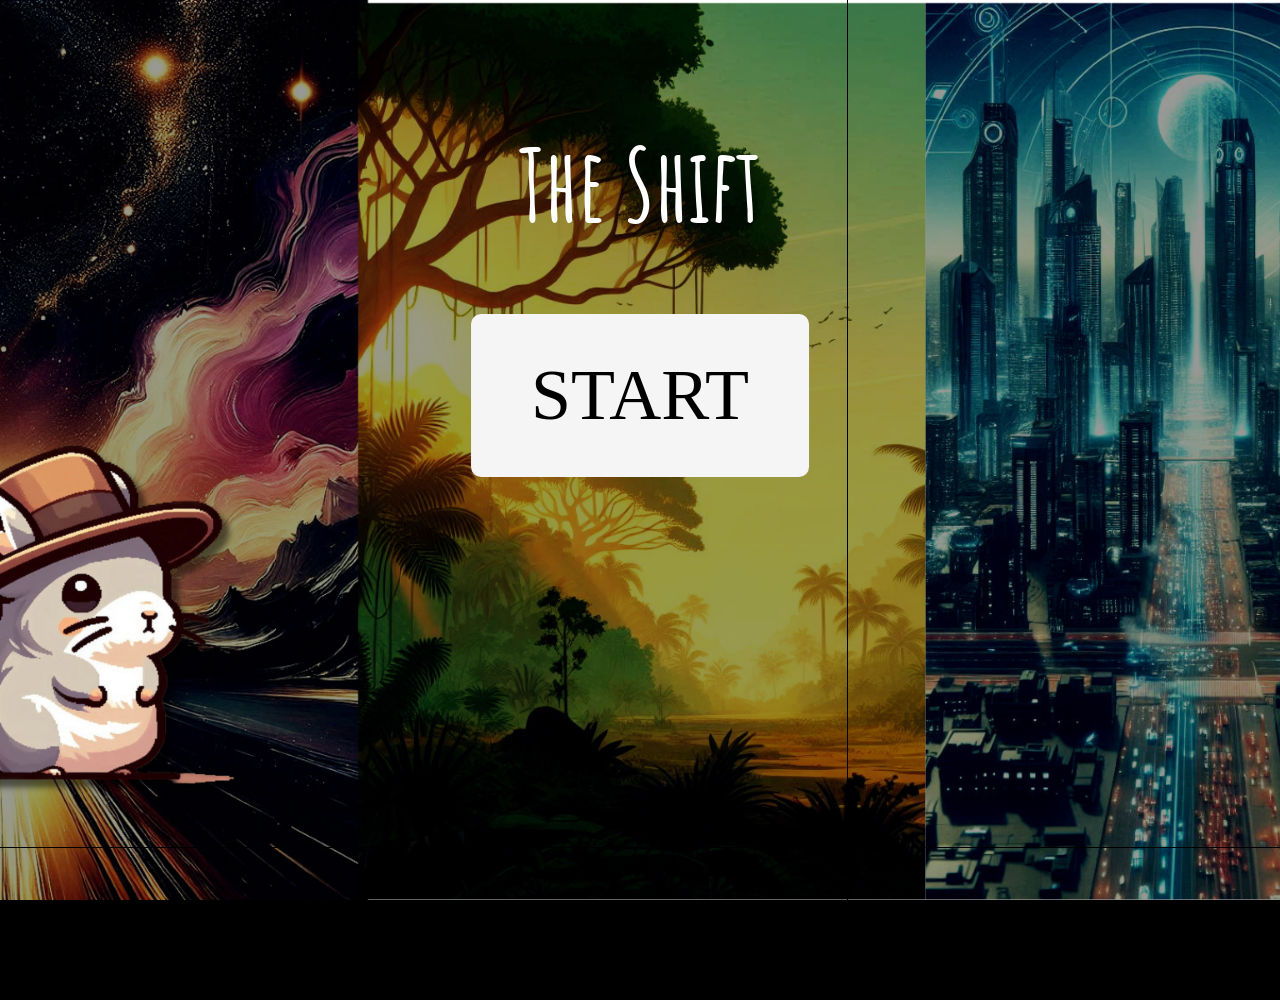
==== index.html @ 2327dcdc "Baseline" ====
<!DOCTYPE html>
<html lang="en">
<head>
  <meta charset="UTF-8" />
  <meta name="viewport" content="width=device-width, initial-scale=1" />
  <title>The Shift</title>
  <link href="https://fonts.googleapis.com/css2?family=Amatic+SC&display=swap" rel="stylesheet" />
  <link rel="stylesheet" href="style.css" />
</head>
<body>
  <!-- Main Screen -->
  <div id="mainScreen" class="screen active">
    <h1>The Shift</h1>
    <button id="startBtn" class="main-button">START</button>
  </div>

  <!-- Character Screen -->
  <div id="characterScreen" class="screen">
    <h2>Choose Your Character</h2>
    
    <div class="character-options">
      <button class="character-btn" data-character="Junnian">🐿️ Junnian</button>
      <button class="character-btn" data-character="Halvyn">🐹 Halvyn</button>
      <button class="character-btn" data-character="Chill">🐰 Chill</button>
      <button class="character-btn" data-character="Mia">🐭 Mia</button>
      <button class="character-btn" data-character="Yuba">🎀 Yuba</button>
      <button class="character-btn" data-character="Lucio">🦔 Lucio</button>
      <button class="character-btn" data-character="Bastien">🦌 Bastien</button>
      <button class="character-btn" data-character="Aero">🦨 Aero</button>
      <button class="character-btn" data-character="Amias">🦝 Amias</button>
    </div>

    <p id="selectedCharacter">Choose a character.</p>
    <button id="toLevelBtn" class="nav-button" disabled>Next: Choose Level</button>
  </div>

  <!-- Level Screen -->
<div id="levelScreen" class="screen">
  <h3>Choose Level</h3>
  <div class="level-options">
    <button class="level-btn" data-level="1">1</button>
    <button class="level-btn" data-level="2">2</button>
    <button class="level-btn" data-level="3">3</button>
    <button class="level-btn" data-level="4">4</button>
    <button class="level-btn" data-level="5">5</button>
    <button class="level-btn" data-level="6">6</button>
    <button class="level-btn" data-level="7">7</button>
  </div>
</div>

<div id="gameScreen" class="screen">
  <h2>Game On!</h2>
  <canvas id="gameCanvas" width="800" height="600" style="border: 2px solid white;"></canvas>
</div>

  <div class="background"></div>
  <audio id="clickSound" src="sounds/click.mp3"></audio>
  <audio id="bgMusic" src="music/The Shift - Main Theme.mp3" loop preload="auto"></audio>

  <script src="script.js"></script>
</body>
</html>
---- style.css ----
h1 {
  font-family: 'Amatic SC', cursive;
  font-size: 100px;
  text-align: center;
  color: white;
  margin-top: 20px;
}

body {
  margin: 0;
  background-color: black;
  font-family: Arial, sans-serif;
  color: white;
  overflow: hidden;
}

.background {
  position: fixed;
  top: 0;
  left: 0;
  width: 100vw;
  height: 100vh;
  background-image: url('image.png/new\ one.png');
  background-size: cover;
  background-position: center;
  z-index: -1;
}

.main-button {
  position: absolute;
  top: 200;
  left: 50%;
  transform: translateX(-50%);
  font-family: 'Bree Serif', serif;
  font-size: 72px;
  padding: 40px 60px;
  background-color: #f5f5f5;
  color: black;
  border: none;
  border-radius: 10px;
  cursor: pointer;
  transition: background-color 0.3s ease;
}

.main-button:hover {
  background-color: #daeccb;
}

.nav-button {
  font-size: 40px;
  padding: 12px 24px;
  margin-top: 20px;
  background-color: #f5f5f5;
  color: black;
  border: none;
  border-radius: 8px;
  cursor: pointer;
  transition: background-color 0.3s ease;
}

.nav-button:hover {
  background-color: #daeccb;
}
.screen {
  display: none;
  height: 100vh;
  width: 100vw;
  text-align: center;
  padding-top: 100px;
}

.screen.active {
  display: block;
}
.character-options {
  display: flex;
  justify-content: center;
  gap: 1rem;
  margin: 20px 0;
}

/* Character buttons */
.character-btn {
  font-family: 'Amatic SC', cursive;
  font-size: 50px;
  padding: 10px 20px;
  border: 2px solid #333;
  border-radius: 10px;
  background-color: #f0f0f0;
  cursor: pointer;
  transition: all 0.3s ease;
}

.character-btn:hover {
  background-color: #daeccb;
  transform: scale(1.05);
}

.character-btn.selected {
  background-color: #daeccb;
  border-color: #000;
  box-shadow: 0 0 10px #aaca98;
}
.level-options {
  display: flex;
  justify-content: center;
  gap: 1rem;
  margin: 20px 0;
}

.level-btn {
  font-size: 70px;
  padding: 12px 24px;
  background-color: #f5f5f5;
  color: black;
  border: 2px solid #333;
  border-radius: 8px;
  cursor: pointer;
  transition: background-color 0.3s ease;
}

.level-btn:hover {
  background-color: #daeccb;
}
h2 {
  font-family: 'Amatic SC', cursive;
  font-size: 70px;
  text-align: center;
  color: white;
  margin-top: 20px;
}h3 {
  font-family: 'Amatic SC', cursive;
  font-size: 100px;
  text-align: center;
  color: white;
  margin-top: 20px;
}
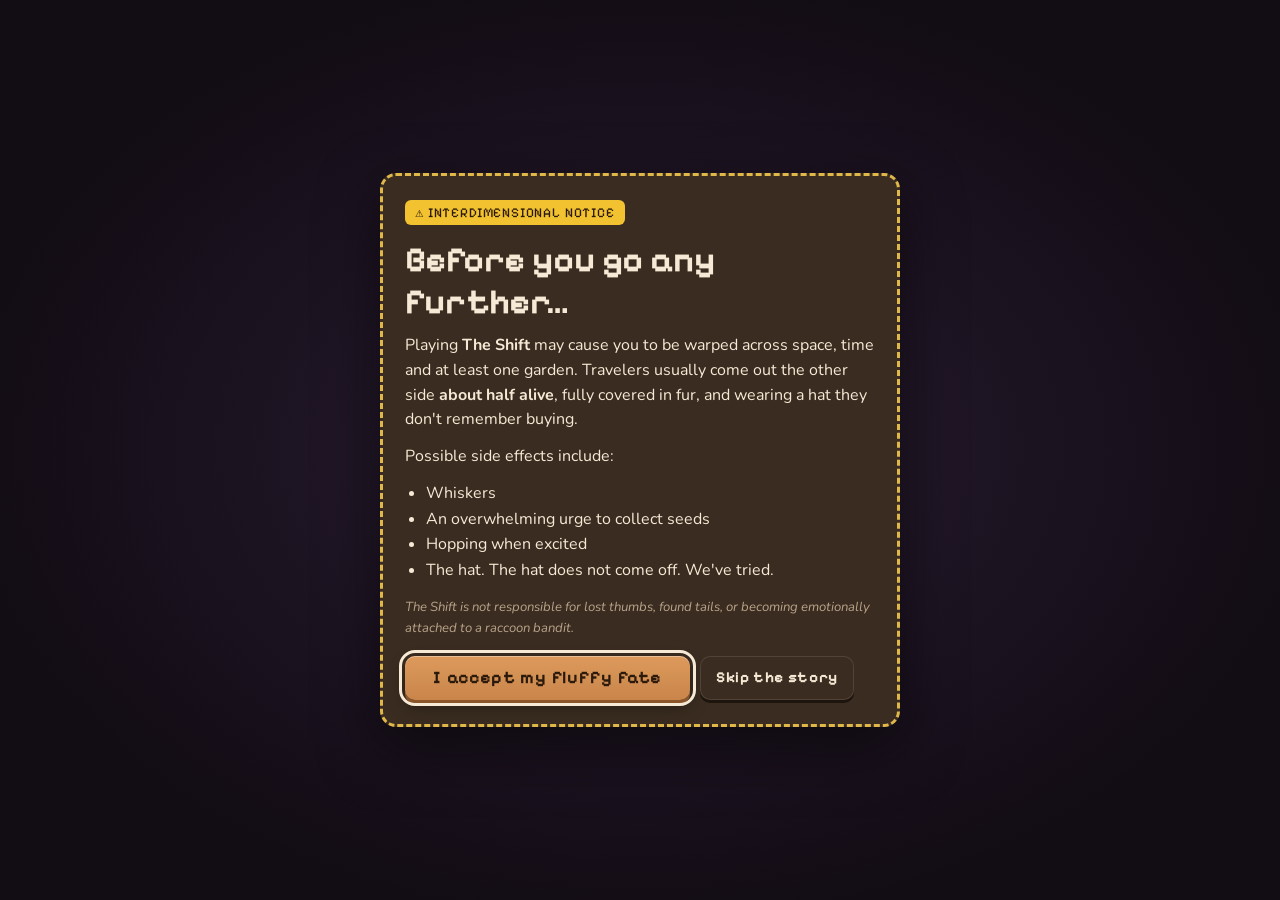
==== commit a5f3c866: "Add first-visit intro: warning notice and well-to-Thistledown story Co-Authored-By: Claude Opus 5.5 " ====
--- a/index.html
+++ b/index.html
@@ -4,59 +4,1155 @@
   <meta charset="UTF-8" />
   <meta name="viewport" content="width=device-width, initial-scale=1" />
   <title>The Shift</title>
-  <link href="https://fonts.googleapis.com/css2?family=Amatic+SC&display=swap" rel="stylesheet" />
+  <link rel="preconnect" href="https://fonts.googleapis.com">
+  <link href="https://fonts.googleapis.com/css2?family=Pixelify+Sans:wght@500;700&family=Nunito:wght@500;700;800&display=swap" rel="stylesheet" />
   <link rel="stylesheet" href="style.css" />
 </head>
 <body>
-  <!-- Main Screen -->
+  <!-- Home Screen -->
   <div id="mainScreen" class="screen active">
-    <h1>The Shift</h1>
-    <button id="startBtn" class="main-button">START</button>
+    <div class="wrap">
+      <header>
+        <h1>The Shift</h1>
+        <button class="btn btn-secondary" id="soundBtn" aria-pressed="true">Music: On</button>
+      </header>
+
+      <div class="stage stage-home">
+        <canvas id="homeCanvas" aria-label="A chinchilla in a hat, waiting for you"></canvas>
+        <div class="home-panel">
+          <p class="eyebrow">A chinchilla adventure</p>
+          <h2 class="logo">The Shift</h2>
+          <p class="tagline">Jump, collect, and find your way home.</p>
+          <button id="startBtn" class="btn btn-primary btn-lg">Play</button>
+        </div>
+      </div>
+
+      <div class="hints">
+        <span>Click the chinchilla to say hi</span>
+        <button type="button" class="link-btn" id="replayIntroBtn">Watch the intro again</button>
+      </div>
+    </div>
   </div>
 
-  <!-- Character Screen -->
-  <div id="characterScreen" class="screen">
-    <h2>Choose Your Character</h2>
-    
-    <div class="character-options">
-      <button class="character-btn" data-character="Junnian">🐿️ Junnian</button>
-      <button class="character-btn" data-character="Halvyn">🐹 Halvyn</button>
-      <button class="character-btn" data-character="Chill">🐰 Chill</button>
-      <button class="character-btn" data-character="Mia">🐭 Mia</button>
-      <button class="character-btn" data-character="Yuba">🎀 Yuba</button>
-      <button class="character-btn" data-character="Lucio">🦔 Lucio</button>
-      <button class="character-btn" data-character="Bastien">🦌 Bastien</button>
-      <button class="character-btn" data-character="Aero">🦨 Aero</button>
-      <button class="character-btn" data-character="Amias">🦝 Amias</button>
+  <!-- Village Screen -->
+  <div id="villageScreen" class="screen">
+    <div class="wrap">
+      <header>
+        <div>
+          <h1>Thistledown Village</h1>
+          <p class="sub">Shop, cross the bridge, and pick a quest from the board.</p>
+        </div>
+        <div class="header-actions">
+          <span class="wallet" title="Seeds in your wallet"><i class="seed-icon"></i><b class="wallet-seeds">0</b></span>
+          <button class="btn btn-secondary" id="satchelBtn">Satchel</button>
+          <button class="btn btn-secondary" id="villageHomeBtn">← Home</button>
+        </div>
+      </header>
+
+      <div class="stage">
+        <canvas id="villageCanvas" aria-label="A village lane with little shops"></canvas>
+        <div class="prompt-wrap">
+          <button class="btn btn-primary" id="shopPrompt" hidden><span id="shopPromptName"></span> <kbd>E</kbd></button>
+        </div>
+
+        <div class="overlay shop-overlay" id="shopPanel" hidden>
+          <div class="shop-card" role="dialog" aria-labelledby="shopName">
+            <div class="shop-head">
+              <img id="shopKeeperImg" alt="" />
+              <div>
+                <h2 id="shopName"></h2>
+                <p id="shopGreeting"></p>
+              </div>
+            </div>
+            <ul class="shop-items" id="shopItems"></ul>
+            <div class="shop-foot">
+              <p class="shop-msg" id="shopMsg" role="status"></p>
+              <div class="shop-actions">
+                <span class="wallet"><i class="seed-icon"></i><b class="wallet-seeds">0</b></span>
+                <button class="btn btn-secondary" id="shopClose">Leave shop</button>
+              </div>
+            </div>
+          </div>
+        </div>
+
+        <div class="overlay shop-overlay" id="boardPanel" hidden>
+          <div class="shop-card" role="dialog" aria-labelledby="boardTitle">
+            <h2 id="boardTitle">Quest Board</h2>
+            <p>Pick a quest to head out into the world. Finish it for a reward.</p>
+            <ul class="shop-items" id="questItems"></ul>
+            <div class="shop-foot">
+              <p class="shop-msg"></p>
+              <button class="btn btn-secondary" id="boardClose">Close</button>
+            </div>
+          </div>
+        </div>
+
+        <div class="overlay shop-overlay" id="itemPanel" hidden>
+          <div class="shop-card item-card" role="dialog" aria-labelledby="itemName">
+            <div class="item-head">
+              <canvas id="itemCanvas" aria-hidden="true"></canvas>
+              <div>
+                <h2 id="itemName"></h2>
+                <p id="itemDesc"></p>
+                <p class="item-price"><i class="seed-icon"></i><b id="itemPrice"></b> seeds <span id="itemOwned"></span></p>
+              </div>
+            </div>
+            <div class="shop-foot">
+              <p class="shop-msg" id="itemMsg" role="status"></p>
+              <div class="shop-actions">
+                <span class="wallet"><i class="seed-icon"></i><b class="wallet-seeds">0</b></span>
+                <button class="btn btn-secondary" id="itemClose">Put it back</button>
+                <button class="btn btn-primary" id="itemBuy">Buy</button>
+              </div>
+            </div>
+          </div>
+        </div>
+
+        <div class="overlay shop-overlay" id="realmPanel" hidden>
+          <div class="shop-card mystery-card" role="dialog" aria-labelledby="realmTitle">
+            <h2 id="realmTitle">The Realm Gate</h2>
+            <p>The air shimmers purple. Through it you can see glimpses of every realm you’ve opened.</p>
+            <ul class="shop-items" id="realmList"></ul>
+            <div class="shop-foot">
+              <p class="shop-msg">Win a world’s game to open its way.</p>
+              <button class="btn btn-secondary" id="realmClose">Close</button>
+            </div>
+          </div>
+        </div>
+
+        <div class="overlay shop-overlay" id="secretPanel" hidden>
+          <div class="shop-card mystery-card" role="dialog" aria-labelledby="secretTitle">
+            <h2 id="secretTitle"></h2>
+            <p id="secretText"></p>
+            <div class="shop-foot">
+              <p class="shop-msg" id="secretFoot">A secret for another day.</p>
+              <button class="btn btn-secondary" id="secretClose">Close</button>
+            </div>
+          </div>
+        </div>
+
+        <div class="overlay shop-overlay" id="notePanel" hidden>
+          <div class="shop-card" role="dialog" aria-labelledby="noteTitle">
+            <h2 id="noteTitle">The Old Chest</h2>
+            <p id="noteLead"></p>
+            <div class="note-paper">
+              <p>To whoever finds this: the old balloon upstairs still flies. Fly it past the storms to Lantern Cliffs, and light the festival with three sky lanterns.</p>
+              <p class="note-sign">— a friend of the windmill</p>
+            </div>
+            <div class="shop-foot">
+              <p class="shop-msg"></p>
+              <div class="shop-actions">
+                <button class="btn btn-secondary" id="noteClose">Later</button>
+                <button class="btn btn-primary" id="noteClimb">Climb to the balloon</button>
+              </div>
+            </div>
+          </div>
+        </div>
+
+        <div class="overlay shop-overlay" id="satchelPanel" hidden>
+          <div class="shop-card" role="dialog" aria-labelledby="satchelTitle">
+            <h2 id="satchelTitle">Your Satchel</h2>
+            <p id="satchelEmpty">Nothing in here yet. Visit a shop!</p>
+            <ul class="shop-items" id="satchelItems"></ul>
+            <div class="shop-foot">
+              <p class="shop-msg"><span id="secretsFound"></span><br>Clover Charms are used up at the start of your next meadow run.</p>
+              <button class="btn btn-secondary" id="satchelClose">Close</button>
+            </div>
+          </div>
+        </div>
+      </div>
+
+      <div class="pad">
+        <div class="dirs">
+          <button id="vLeft" aria-label="Walk left">◀</button>
+          <button id="vRight" aria-label="Walk right">▶</button>
+        </div>
+      </div>
+
+      <div class="hints">
+        <span><kbd>←</kbd> <kbd>→</kbd> or click the lane to walk</span>
+        <span>Click a shop, or press <kbd>E</kbd> at its door, to go inside</span>
+        <span>The Quest Board is across the bridge</span>
+        <span><kbd>Esc</kbd> to leave</span>
+      </div>
     </div>
-
-    <p id="selectedCharacter">Choose a character.</p>
-    <button id="toLevelBtn" class="nav-button" disabled>Next: Choose Level</button>
   </div>
 
-  <!-- Level Screen -->
-<div id="levelScreen" class="screen">
-  <h3>Choose Level</h3>
-  <div class="level-options">
-    <button class="level-btn" data-level="1">1</button>
-    <button class="level-btn" data-level="2">2</button>
-    <button class="level-btn" data-level="3">3</button>
-    <button class="level-btn" data-level="4">4</button>
-    <button class="level-btn" data-level="5">5</button>
-    <button class="level-btn" data-level="6">6</button>
-    <button class="level-btn" data-level="7">7</button>
+  <!-- Balloon Screen (the windmill's secret) -->
+  <div id="balloonScreen" class="screen">
+    <div class="wrap">
+      <header>
+        <div>
+          <h1>Up, Up and Away</h1>
+          <p class="sub">A secret found inside the windmill.</p>
+        </div>
+        <button class="btn btn-secondary" id="balloonBackBtn">← Windmill</button>
+      </header>
+
+      <div class="stage">
+        <canvas id="balloonCanvas" aria-label="A hot air balloon floating over the treetops"></canvas>
+        <div class="overlay" id="balloonTitle">
+          <h2>Up, Up and Away</h2>
+          <p>The old balloon still flies! Hold to fire the burner and rise, and let go to drift down. Float all the way to Lantern Cliffs.</p>
+          <div class="legend">
+            <span>Hold Space, ↑ or the mouse to rise</span>
+            <span>Birds and storm clouds tear the balloon</span>
+            <span>Updrafts lift you up</span>
+            <span>Find the three sky lanterns</span>
+            <span>3 patches before you land</span>
+          </div>
+          <button class="btn btn-primary" id="balloonStart">Take off</button>
+        </div>
+        <div class="overlay" id="balloonEnd" hidden>
+          <h2 id="bEndTitle"></h2>
+          <p id="bEndText"></p>
+          <div class="stats" id="bEndStats"></div>
+          <div class="home-actions">
+            <button class="btn btn-primary" id="balloonAgain">Fly again</button>
+            <button class="btn btn-secondary" id="balloonToMill">Back to the windmill</button>
+          </div>
+        </div>
+      </div>
+
+      <div class="pad">
+        <button class="jump" id="burnBtn" aria-label="Hold to fire the burner">Hold to rise</button>
+      </div>
+
+      <div class="hints">
+        <span>Hold <kbd>Space</kbd>, <kbd>↑</kbd> or click to rise, let go to sink</span>
+        <span><kbd>P</kbd> to pause</span>
+      </div>
+    </div>
+  </div>
+
+  <!-- Boat Screen (the secret under the bridge) -->
+  <div id="boatScreen" class="screen">
+    <div class="wrap">
+      <header>
+        <div>
+          <h1>Row the Dragonfly</h1>
+          <p class="sub">Down the river from the cove under the bridge.</p>
+        </div>
+        <button class="btn btn-secondary" id="boatBackBtn">← Cove</button>
+      </header>
+
+      <div class="stage">
+        <canvas id="boatCanvas" aria-label="A little rowboat on a winding river, seen from above"></canvas>
+        <div class="overlay" id="boatTitle">
+          <h2>Row the Dragonfly</h2>
+          <p>The little boat is untied and ready. Follow the river past the meadow, through the dark tunnel, and find out where it goes.</p>
+          <div class="legend">
+            <span>← → or hold a side to steer</span>
+            <span>Hold ↑ or Space to row faster, ↓ to slow down</span>
+            <span>Rocks and logs knock planks loose</span>
+            <span>Whirlpools spin you around</span>
+            <span>Find the three glow lilies</span>
+          </div>
+          <button class="btn btn-primary" id="boatStart">Push off</button>
+        </div>
+        <div class="overlay" id="boatEnd" hidden>
+          <h2 id="boatEndTitle"></h2>
+          <p id="boatEndText"></p>
+          <div class="stats" id="boatEndStats"></div>
+          <div class="home-actions">
+            <button class="btn btn-primary" id="boatAgain">Row again</button>
+            <button class="btn btn-secondary" id="boatToCove">Back to the cove</button>
+          </div>
+        </div>
+      </div>
+
+      <div class="pad">
+        <div class="dirs"><button id="rowLeft" aria-label="Steer left">◀</button></div>
+        <button class="jump" id="rowHard" aria-label="Row faster">Row</button>
+        <div class="dirs"><button id="rowRight" aria-label="Steer right">▶</button></div>
+      </div>
+
+      <div class="hints">
+        <span><kbd>←</kbd> <kbd>→</kbd> to steer</span>
+        <span>Hold <kbd>↑</kbd> or <kbd>Space</kbd> to row faster, <kbd>↓</kbd> to slow down</span>
+        <span><kbd>P</kbd> to pause</span>
+      </div>
+    </div>
+  </div>
+
+  <!-- World Game Screen: the game inside a warp hole -->
+  <div id="worldGameScreen" class="screen">
+    <div class="wrap">
+      <header>
+        <div>
+          <h1 id="wgName"></h1>
+          <p class="sub" id="wgSub"></p>
+        </div>
+        <button class="btn btn-secondary" id="wgLeaveBtn">← Thistledown</button>
+      </header>
+
+      <div class="stage">
+        <canvas id="wgCanvas" aria-label="A game inside another world"></canvas>
+        <div class="overlay" id="wgTitle">
+          <h2 id="wgTitleH"></h2>
+          <p id="wgTitleP"></p>
+          <div class="legend" id="wgLegend"></div>
+          <button class="btn btn-primary" id="wgStart">Start</button>
+        </div>
+        <div class="overlay" id="wgEnd" hidden>
+          <h2 id="wgEndH"></h2>
+          <p id="wgEndP"></p>
+          <div class="stats" id="wgEndStats"></div>
+          <button class="btn btn-primary" id="wgContinue"></button>
+        </div>
+      </div>
+
+      <div class="pad">
+        <div class="dirs">
+          <button id="wgLeft" aria-label="Left">◀</button>
+          <button id="wgUp" aria-label="Up">▲</button>
+          <button id="wgDown" aria-label="Down">▼</button>
+          <button id="wgRight" aria-label="Right">▶</button>
+        </div>
+        <button class="jump" id="wgAction">Go</button>
+      </div>
+
+      <div class="hints" id="wgHints"></div>
+    </div>
+  </div>
+
+  <!-- Game Screen -->
+  <div id="gameScreen" class="screen">
+<div class="wrap">
+  <header>
+    <div>
+      <h1>Burrow Bound</h1>
+      <p class="sub">Get home under the moon, and bring the acorns.</p>
+    </div>
+    <button class="btn btn-secondary" id="backBtn">← Village</button>
+  </header>
+
+  <div class="stage" id="stage">
+    <canvas id="c"></canvas>
+    <div class="overlay" id="titleScreen">
+      <h2>The Long Way Home</h2>
+      <p>Your chinchilla wandered too far chasing seeds. It runs on its own, so all you do is jump across the meadow to the burrow, where Biscuit is keeping the lantern lit. Three golden acorns are hidden along the way.</p>
+      <div class="legend">
+        <span>Tap or press Space to jump</span>
+        <span>Hop on beetles, frogs and bees</span>
+        <span>Never touch a thistle</span>
+        <span>Bump crates from below</span>
+        <span>Berries heal a heart</span>
+        <span>50 seeds earn an extra hat</span>
+      </div>
+      <button class="btn btn-primary" id="playBtn">Start</button>
+    </div>
+    <div class="overlay" id="endScreen" hidden>
+      <h2 id="endTitle">Home at last!</h2>
+      <p id="endText"></p>
+      <div class="stats" id="endStats"></div>
+      <div class="home-actions">
+        <button class="btn btn-primary" id="againBtn">Play again</button>
+        <button class="btn btn-secondary" id="toVillageBtn">Back to village</button>
+      </div>
+    </div>
+  </div>
+
+  <div class="pad" id="pad">
+    <button class="jump" id="padJ" aria-label="Jump">Jump</button>
+  </div>
+
+  <div class="hints">
+    <span>Your chinchilla runs on its own</span>
+    <span><kbd>Space</kbd>, <kbd>↑</kbd> or a click on the meadow to jump, hold for higher</span>
+    <span><kbd>P</kbd> to pause</span>
   </div>
 </div>
-
-<div id="gameScreen" class="screen">
-  <h2>Game On!</h2>
-  <canvas id="gameCanvas" width="800" height="600" style="border: 2px solid white;"></canvas>
-</div>
-
-  <div class="background"></div>
+  </div>
+
+
+  <!-- First-visit intro: a warning, then how the chinchilla got here (intro.js) -->
+  <div id="introScreen" class="intro" hidden>
+    <div class="intro-card" id="introWarning" role="dialog" aria-modal="true" aria-labelledby="introWarnTitle">
+      <span class="intro-badge">&#9888; Interdimensional notice</span>
+      <h2 id="introWarnTitle">Before you go any further…</h2>
+      <p>Playing <b>The Shift</b> may cause you to be warped across space, time and at least one garden. Travelers usually come out the other side <b>about half alive</b>, fully covered in fur, and wearing a hat they don't remember buying.</p>
+      <p>Possible side effects include:</p>
+      <ul>
+        <li>Whiskers</li>
+        <li>An overwhelming urge to collect seeds</li>
+        <li>Hopping when excited</li>
+        <li>The hat. The hat does not come off. We've tried.</li>
+      </ul>
+      <p class="intro-fine">The Shift is not responsible for lost thumbs, found tails, or becoming emotionally attached to a raccoon bandit.</p>
+      <div class="intro-actions">
+        <button type="button" class="btn btn-primary" id="introAccept">I accept my fluffy fate</button>
+        <button type="button" class="btn btn-secondary" id="introDecline">Skip the story</button>
+      </div>
+    </div>
+    <div class="intro-story" id="introStory" hidden>
+      <canvas id="introCanvas" aria-label="A chinchilla in a hat walks through a meadow, trips into a well, falls through a purple warp and lands in Thistledown"></canvas>
+      <p class="intro-caption" id="introCaption" aria-live="polite"></p>
+      <div class="intro-actions">
+        <button type="button" class="btn btn-secondary btn-sm" id="introSkip">Skip <kbd>Esc</kbd></button>
+        <button type="button" class="btn btn-primary btn-lg" id="introEnter" hidden>Enter Thistledown</button>
+      </div>
+    </div>
+  </div>
+
   <audio id="clickSound" src="sounds/click.mp3"></audio>
   <audio id="bgMusic" src="music/The Shift - Main Theme.mp3" loop preload="auto"></audio>
+  <audio id="gameMusic" src="music/Feel The Magic (V.1) copy.mp3" loop preload="none"></audio>
+  <audio id="climbMusic" src="music/Climbing - The Shift.mp3" loop preload="none"></audio>
+  <audio id="homeMusic" src="music/Take Me Home copy.mp3" loop preload="none"></audio>
+  <audio id="lakeMusic" src="music/Soft-Flame.mp3" loop preload="none"></audio>
+  <audio id="vineMusic" src="music/Otherside (Without Lead Vocal).mp3" loop preload="none"></audio>
+  <audio id="jungleMusic" src="music/Heart and Soul copy.mp3" loop preload="none"></audio>
+  <audio id="villageMusic" src="music/Out of My Head copy.mp3" loop preload="none"></audio>
+  <audio id="cityMusic" src="music/Calling....mp3" loop preload="none"></audio>
+  <audio id="skiMusic" src="music/Dragonfly High copy.mp3" loop preload="none"></audio>
+  <audio id="raceMusic" src="music/Climbing - The Shift.mp3" loop preload="none"></audio>
+  <audio id="westernMusic" src="music/TurnBack.mp3" loop preload="none"></audio>
+  <audio id="filmMusic" src="music/FrenchPiano.mp3" loop preload="none"></audio>
+  <audio id="coralMusic" src="music/Heart and Soul copy.mp3" loop preload="none"></audio>
+  <audio id="outlawMusic" src="music/Don't Mess With A Spy.mp3" loop preload="none"></audio>
+
+
 
   <script src="script.js"></script>
+<script>
+(() => {
+const W = 800, H = 480, T = 40;
+const cv = document.getElementById('c'); let ctx = cv.getContext('2d');
+const homeCv = document.getElementById('homeCanvas'), homeCtx = homeCv.getContext('2d');
+const reduceMotion = matchMedia('(prefers-reduced-motion: reduce)').matches;
+function fit(){ const dpr = Math.min(window.devicePixelRatio||1, 2);
+  cv.width = homeCv.width = W*dpr; cv.height = homeCv.height = H*dpr;
+  ctx.setTransform(dpr,0,0,dpr,0,0); homeCtx.setTransform(dpr,0,0,dpr,0,0); }
+fit(); addEventListener('resize', fit);
+
+// ---------- the chinchilla parts ----------
+const PARTS = {"meta": {"body": [0, 0, 830, 808], "tail": [0, 512, 187, 276], "half": [394, 301, 119, 119], "closed": [394, 301, 119, 119], "m1": [586, 416, 64, 58], "m2": [586, 416, 64, 58], "ax": 415, "pivot": [195, 712], "feet": [[385, 800], [550, 800]]}, "skins": {"me": {"body": "[data-uri]", "tail": "[data-uri]", "half": "[data-uri]", "closed": "[data-uri]", "m1": "[data-uri]", "m2": "[data-uri]"}, "rival": {"body": "[data-uri]", "tail": "[data-uri]", "half": "[data-uri]", "closed": "[data-uri]", "m1": "[data-uri]", "m2": "[data-uri]"}}};
+const M = PARTS.meta, SKIN = {};
+for (const s of ['me','rival']){ SKIN[s] = {}; for (const [k,v] of Object.entries(PARTS.skins[s])){ const im = new Image(); im.src = v; SKIN[s][k] = im; } }
+const FOOT_Y = 790, GROUND_Y = 812, INK = '#210001';
+function part(sk, k){ const im = sk[k], b = M[k]; if (im.complete) ctx.drawImage(im, b[0], b[1], b[2], b[3]); }
+function drawFoot(x, y){
+  ctx.save(); ctx.translate(x, y);
+  ctx.beginPath(); ctx.ellipse(0,0,40,24,0,0,7); ctx.lineWidth = 12; ctx.strokeStyle = INK; ctx.stroke(); ctx.fillStyle = '#f1b487'; ctx.fill();
+  ctx.strokeStyle = '#d98f6a'; ctx.lineWidth = 6; ctx.lineCap = 'round';
+  ctx.beginPath(); for (const tx of [-14,2,18]){ ctx.moveTo(tx,4); ctx.lineTo(tx,14); } ctx.stroke();
+  ctx.restore();
+}
+function newAnim(){ return { walk:0, blink:0, blinkT:1.5, chew:0, chewT:4, happy:0, squash:0 }; }
+function tickAnim(a, dt, speed, grounded){
+  if (grounded) a.walk += speed*dt*.06;
+  a.blinkT -= dt; if (a.blinkT <= 0){ a.blink = .15; a.blinkT = Math.random()<.2 ? .32 : 2 + Math.random()*3; }
+  a.blink = Math.max(0, a.blink - dt);
+  a.chewT -= dt; if (a.chewT <= 0){ a.chew = Math.max(a.chew, .5); a.chewT = 5 + Math.random()*4; }
+  a.chew = Math.max(0, a.chew - dt); a.happy = Math.max(0, a.happy - dt);
+  a.squash *= Math.pow(.002, dt);
+}
+// (x, y) = the point between the feet on the ground
+function drawChin(skin, a, x, y, o){
+  const sk = SKIN[skin], D = o.scale;
+  const run = o.grounded ? Math.min(1, o.speed/200) : 0;
+  const sA = Math.sin(a.walk), sB = Math.sin(a.walk + Math.PI);
+  const bob = reduceMotion ? 0 : Math.abs(sA)*1.6*run;
+  ctx.save();
+  ctx.translate(x, y - bob);
+  ctx.rotate(o.tilt || 0);
+  ctx.scale(o.face*D*(1 + a.squash*.8), D*(1 - a.squash));
+  ctx.translate(-M.ax, -GROUND_Y);
+  const wag = reduceMotion ? 0 : Math.sin(performance.now()/1000*(3 + run*8) + (skin==='rival'?1.3:0)) * (.07 + run*.06 + a.happy*.12);
+  ctx.save(); ctx.translate(M.pivot[0], M.pivot[1]); ctx.rotate(wag); ctx.translate(-M.pivot[0], -M.pivot[1]); part(sk,'tail'); ctx.restore();
+  part(sk,'body');
+  const dangle = o.grounded ? 0 : 26;
+  M.feet.forEach(([fx], i) => { const s = i ? sB : sA; drawFoot(fx + s*24*run, FOOT_Y - Math.max(0,s)*26*run + dangle); });
+  const b = a.blink;
+  const eyes = o.dazed ? 'closed' : b > .1 || (b > 0 && b < .05) ? 'half' : b > 0 ? 'closed' : null;
+  if (eyes) part(sk, eyes);
+  if (a.chew > 0){ const f = Math.floor(a.chew*16) % 4; if (f===1||f===3) part(sk,'m1'); else if (f===2) part(sk,'m2'); }
+  ctx.restore();
+}
+
+// ---------- level ----------
+const LEVEL = ["...................................................................................................................................................................................................................................", "...................................................................................................................................................................................................................................", "......................................................................A...........................................................................A................................................................................", "................................................................................................................................................-----......................o.o.o...................................................", "....................................................................SSSSS..........................o.o.o...........................................................................................................................", "..........C.CRC...................................................................................b.........................................---...................SSSS..............................CCC.......o.o.o.o..............", "...........................................o.o.o..........................CC.....................................................................................SSSSS.............................................................", ".................................o........-------...............SSS.....................................................................CRC.....................SSSSSS...SSS.........................A.............................", "................................SS...........................................................------...-----....................................................SSSSSSS...SSS.......................................................", ".P..........e.......o.o.o.....SSSS...e..................................x.....................................e.............K........f.......e......f.........SSSSSSSS...SSS...........b.......e...e...e...............f.....G.....", "##################################...#############################################^^^########..............###########################################################...SSS..#####################################################", "##################################...########################################################..............###########################################################...SSS..#####################################################"];
+const ROWS = LEVEL.length, COLS = LEVEL[0].length, LW = COLS*T;
+let map, enemies, items, crates, platforms, lanterns, start, goal, bumps;
+const SOLID = new Set(['#','S','C','R','Q','U']);
+
+function loadLevel(keepCollected){
+  map = LEVEL.map(r => r.split(''));
+  enemies = []; platforms = []; lanterns = []; bumps = [];
+  const oldItems = items; items = [];
+  for (let r=0;r<ROWS;r++) for (let c=0;c<COLS;c++){
+    const ch = map[r][c], x = c*T, y = r*T;
+    if (ch==='P'){ start = {x: x+T/2, y: (r+1)*T}; map[r][c]='.'; }
+    else if (ch==='G'){ goal = {x: x+T/2, y: (r+1)*T}; map[r][c]='.'; }
+    else if (ch==='K'){ lanterns.push({x: x+T/2, y:(r+1)*T, lit:false}); map[r][c]='.'; }
+    else if (ch==='o'||ch==='A'){ items.push({k: ch==='o'?'seed':'acorn', x: x+T/2, y: y+T/2, got:false}); map[r][c]='.'; }
+    else if (ch==='M'){ platforms.push({x0:x, x, y: y+6, w:3*T, h:16, range:10*T, t:0, dx:0}); map[r][c]='.'; }
+    else if ('efbx'.includes(ch)){ enemies.push(makeEnemy(ch, x, y)); map[r][c]='.'; }
+  }
+  if (keepCollected && oldItems) items.forEach((it,i) => { it.got = oldItems[i].got; });
+}
+function makeEnemy(ch, x, y){
+  const base = { x, y, vx:0, vy:0, dead:false, deadT:0, t:Math.random()*6, x0:x, y0:y, face:-1, onGround:false };
+  if (ch==='e') return Object.assign(base, { k:'beetle', w:32, h:24, y: y+T-24, vx:-55, stomp:true });
+  if (ch==='x') return Object.assign(base, { k:'thistle', w:30, h:30, y: y+